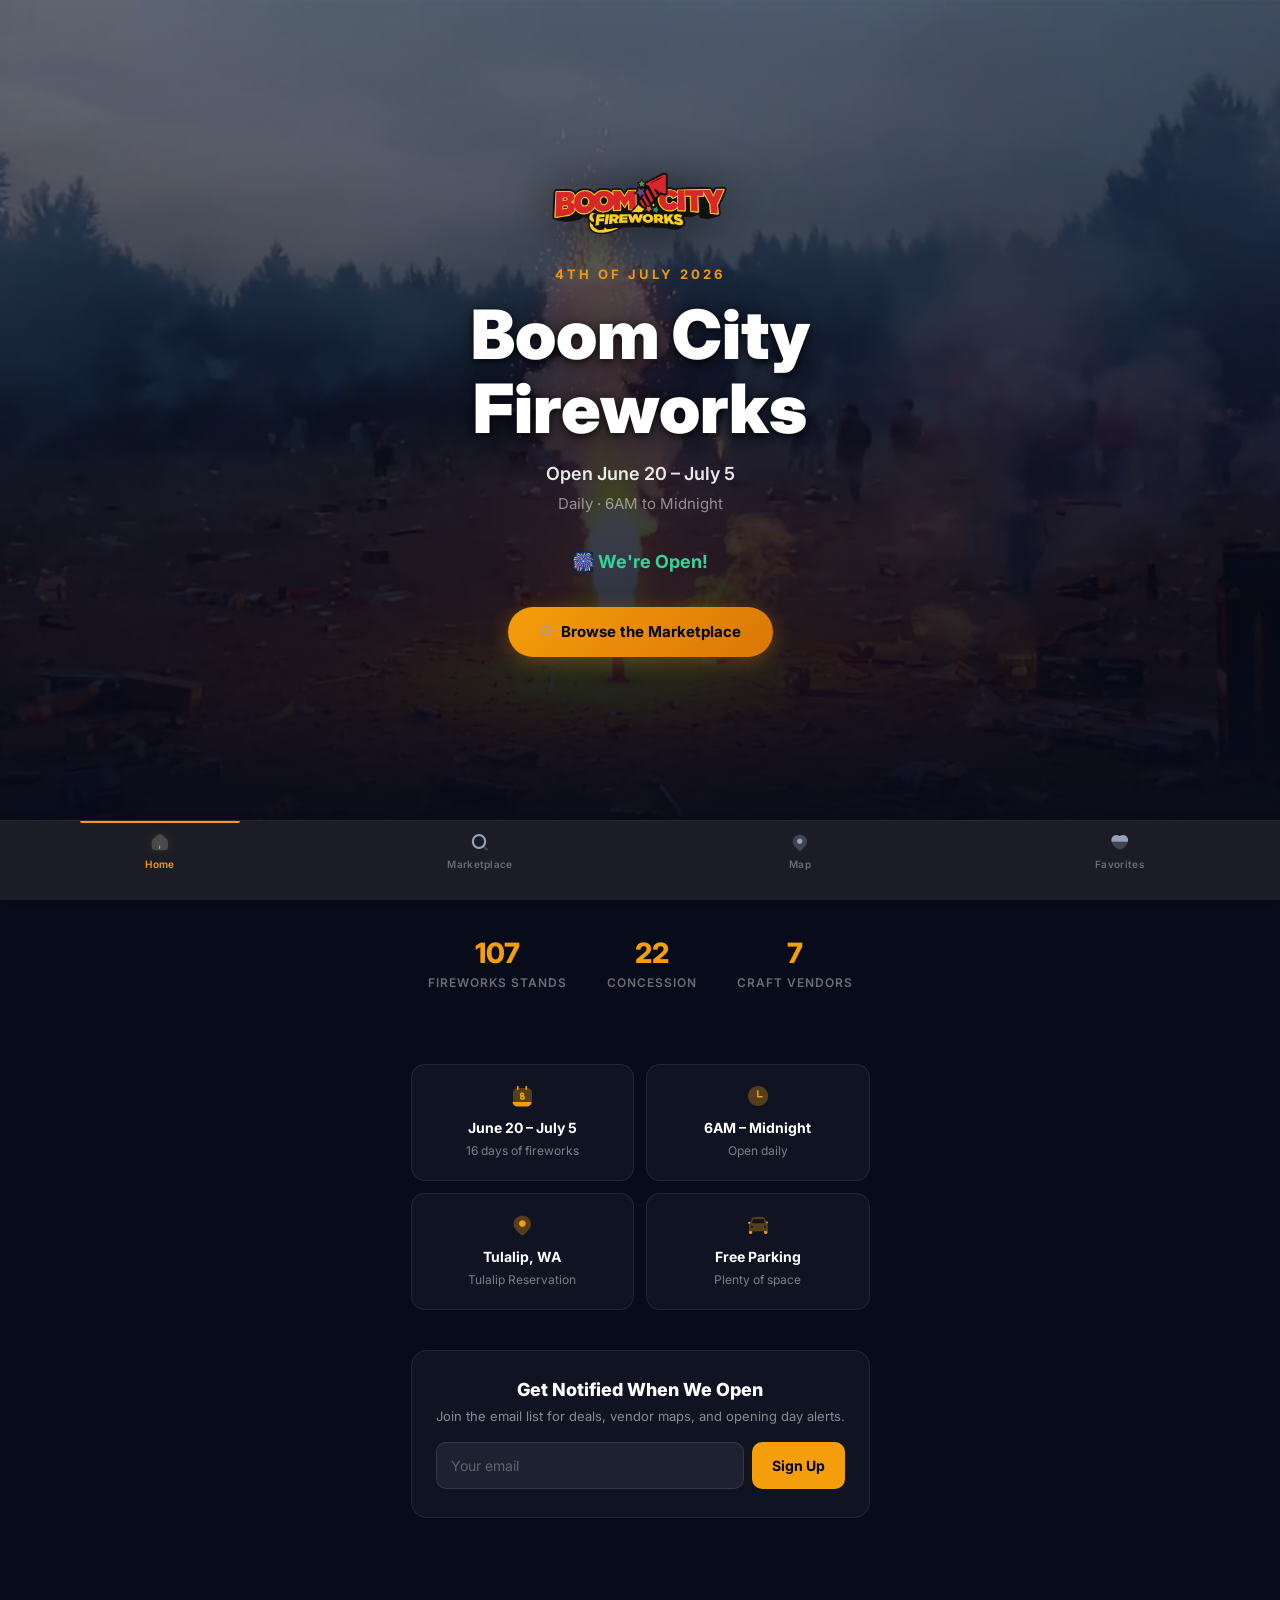
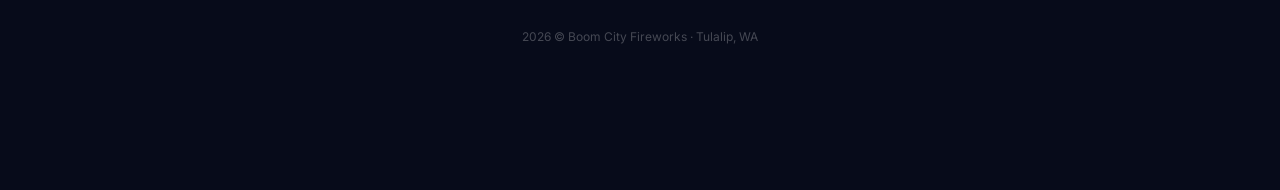
==== index.html @ 5ace1e13 "fix: stabilize bottom nav in iOS standalone mode" ====
<!DOCTYPE html>
<html lang="en">
<head>
	<meta charset="utf-8" />
	<title>Boom City Fireworks — Tulalip, WA</title>
	<meta name="viewport" content="width=device-width, initial-scale=1, viewport-fit=cover" />
	<meta name="mobile-web-app-capable" content="yes" />
	<meta name="apple-mobile-web-app-capable" content="yes" />
	<meta name="apple-mobile-web-app-status-bar-style" content="black-translucent" />
	<meta name="apple-mobile-web-app-title" content="Boom City" />
	<meta name="description" content="Boom City Fireworks in Tulalip, WA. Open June 20 through July 5, 2026. Over 100 fireworks stands, concessions, and craft vendors." />
	<meta property="og:title" content="Boom City Fireworks — Tulalip, WA" />
	<meta property="og:description" content="Open June 20 – July 5, 2026. 6AM to Midnight daily. 100+ fireworks stands at the Tulalip Reservation." />
	<meta property="og:image" content="https://anthonyrlane.github.io/boom-city-marketplace/assets/media/boom-city/boom-city-logo.png" />
	<meta property="og:url" content="https://anthonyrlane.github.io/boom-city-marketplace/" />
	<meta property="og:type" content="website" />
	<meta property="og:site_name" content="Boom City Fireworks" />
	<meta name="twitter:card" content="summary_large_image" />
	<link rel="stylesheet" href="https://fonts.googleapis.com/css?family=Inter:300,400,500,600,700,800,900" />
	<link href="assets/plugins/global/plugins.bundle.css" rel="stylesheet" type="text/css" />
	<link href="assets/css/style.bundle.css" rel="stylesheet" type="text/css" />
	<style>
		:root {
			--bc-nav-safe-area: max(env(safe-area-inset-bottom, 0px), 16px);
			--bc-nav-clearance: calc(104px + var(--bc-nav-safe-area));
			--bc-content-clearance: calc(128px + var(--bc-nav-safe-area));
		}
		* { box-sizing: border-box; }
		/* Override Metronic dark heading color for dark theme */
		h1, h2, h3, h4, h5, h6, .h1, .h2, .h3, .h4, .h5, .h6 { color: #fff !important; }
		body {
			margin: 0;
			padding: 0 0 var(--bc-nav-clearance);
			font-family: 'Inter', sans-serif;
			background: #070B1A !important; color: #fff;
			-webkit-font-smoothing: antialiased;
		}
		/* Kill any Metronic backgrounds */
		.page, .wrapper, .content, #kt_body, [data-kt-app-page-loading] {
			background: none !important;
		}

		/* Hero */
		.bc-hero {
			position: relative;
			min-height: 100vh;
			display: flex;
			flex-direction: column;
			align-items: center;
			justify-content: center;
			text-align: center;
			overflow: hidden;
			padding: 40px 20px 120px;
		}
		.bc-hero-bg {
			position: absolute; inset: 0;
			background: url('assets/media/boom-city/hero/wide1.jpg') center/cover no-repeat;
			animation: heroFade 8s ease-in-out infinite alternate;
		}
		@keyframes heroFade {
			0%, 40% { background-image: url('assets/media/boom-city/hero/wide1.jpg'); }
			60%, 100% { background-image: url('assets/media/boom-city/hero/wide2.jpg'); }
		}
		.bc-hero-overlay {
			position: absolute; inset: 0;
			background: linear-gradient(180deg, rgba(7,11,26,0.55) 0%, rgba(7,11,26,0.8) 60%, #070B1A 100%);
		}
		.bc-hero-content { position: relative; z-index: 2; max-width: 680px; }
		.bc-hero-logo {
			width: 180px; margin-bottom: 20px;
			filter: drop-shadow(0 4px 24px rgba(0,0,0,0.6));
		}
		@media (min-width: 768px) { .bc-hero-logo { width: 220px; } }
		.bc-hero-subtitle {
			font-size: 13px; font-weight: 700; text-transform: uppercase; letter-spacing: 3px;
			color: #F59E0B; margin-bottom: 12px;
		}
		.bc-hero-title {
			font-size: 44px; font-weight: 900; line-height: 1.1; margin: 0 0 14px;
			color: #fff;
			text-shadow: 0 2px 8px rgba(0,0,0,0.8), 0 4px 40px rgba(0,0,0,0.5);
			-webkit-text-stroke: 0.5px rgba(255,255,255,0.15);
		}
		@media (min-width: 768px) { .bc-hero-title { font-size: 68px; } }
		.bc-hero-dates {
			font-size: 18px; font-weight: 600; color: rgba(255,255,255,0.9); margin-bottom: 6px;
		}
		.bc-hero-hours {
			font-size: 15px; color: rgba(255,255,255,0.5); margin-bottom: 32px;
		}
		.bc-hero-cta {
			display: inline-flex; align-items: center; gap: 8px;
			background: linear-gradient(135deg, #F59E0B 0%, #D97706 100%);
			color: #000; font-size: 15px; font-weight: 700;
			padding: 14px 32px; border-radius: 50px;
			text-decoration: none; transition: transform 0.15s, box-shadow 0.15s;
			box-shadow: 0 4px 20px rgba(245,158,11,0.3);
		}
		.bc-hero-cta:hover { transform: translateY(-2px); box-shadow: 0 8px 30px rgba(245,158,11,0.4); color: #000; }
		.bc-hero-cta:active { transform: scale(0.97); }

		/* Countdown */
		.bc-countdown {
			display: flex; justify-content: center; gap: 16px;
			margin: 32px 0;
		}
		.bc-count-item { text-align: center; }
		.bc-count-num {
			font-size: 36px; font-weight: 800; color: #fff;
			background: rgba(255,255,255,0.08);
			border: 1px solid rgba(255,255,255,0.1);
			border-radius: 12px;
			width: 72px; height: 72px;
			display: flex; align-items: center; justify-content: center;
			margin-bottom: 4px;
		}
		@media (max-width: 480px) {
			.bc-count-num { width: 60px; height: 60px; font-size: 28px; }
			.bc-countdown { gap: 10px; }
		}
		.bc-count-label {
			font-size: 11px; font-weight: 600; text-transform: uppercase;
			letter-spacing: 1px; color: rgba(255,255,255,0.4);
		}

		/* Stats bar */
		.bc-stats {
			display: flex; justify-content: center; gap: 40px;
			padding: 32px 20px;
			position: relative; z-index: 2;
		}
		.bc-stat { text-align: center; }
		.bc-stat-num { font-size: 28px; font-weight: 800; color: #F59E0B; }
		.bc-stat-label { font-size: 12px; font-weight: 600; color: rgba(255,255,255,0.4); text-transform: uppercase; letter-spacing: 1px; }

		/* Content sections */
		.bc-section {
			max-width: 680px; margin: 0 auto;
			padding: 40px 20px;
		}

		/* Quick info cards */
		.bc-info-cards {
			display: grid;
			grid-template-columns: 1fr 1fr;
			gap: 12px;
			margin-bottom: 40px;
		}
		.bc-info-card {
			background: rgba(255,255,255,0.04);
			border: 1px solid rgba(255,255,255,0.08);
			border-radius: 14px;
			padding: 20px 16px;
			text-align: center;
		}
		.bc-info-card i {
			font-size: 24px; color: #F59E0B; margin-bottom: 8px;
		}
		.bc-info-card i span { color: inherit; }
		.bc-info-card-title { font-size: 14px; font-weight: 700; margin-bottom: 4px; }
		.bc-info-card-sub { font-size: 12px; color: rgba(255,255,255,0.45); }

		/* Email signup */
		.bc-signup {
			background: rgba(255,255,255,0.04);
			border: 1px solid rgba(255,255,255,0.08);
			border-radius: 16px;
			padding: 28px 24px;
			text-align: center;
			margin-bottom: 40px;
		}
		.bc-signup h3 { font-size: 18px; font-weight: 800; margin: 0 0 6px; }
		.bc-signup p { font-size: 13px; color: rgba(255,255,255,0.5); margin: 0 0 16px; }
		.bc-signup-form { display: flex; gap: 8px; }
		.bc-signup-input {
			flex: 1;
			background: rgba(255,255,255,0.06);
			border: 1px solid rgba(255,255,255,0.1);
			border-radius: 10px;
			padding: 12px 14px;
			color: #fff; font-size: 14px; outline: none;
		}
		.bc-signup-input:focus { border-color: rgba(255,255,255,0.3); }
		.bc-signup-input::placeholder { color: rgba(255,255,255,0.3); }
		.bc-signup-btn {
			background: #F59E0B; color: #000;
			border: none; border-radius: 10px;
			padding: 12px 20px; font-weight: 700; font-size: 14px;
			cursor: pointer; white-space: nowrap;
		}
		.bc-signup-btn:hover { background: #D97706; }

		/* Footer */
		.bc-footer {
			text-align: center;
			padding: 30px 20px var(--bc-content-clearance);
			font-size: 12px;
			color: rgba(255,255,255,0.25);
		}
		.bc-footer a { color: rgba(255,255,255,0.35); text-decoration: none; }
		.bc-footer a:hover { color: rgba(255,255,255,0.6); }

		/* Bottom nav — matches stand pages exactly */
		.stand-nav {
			position: fixed;
			bottom: 0; left: 0; right: 0;
			z-index: 1050;
			display: flex;
			align-items: stretch;
			justify-content: space-around;
			min-height: calc(64px + var(--bc-nav-safe-area));
			padding-bottom: var(--bc-nav-safe-area);
			background: rgba(30, 31, 38, 0.92);
			-webkit-backdrop-filter: saturate(180%) blur(20px);
			backdrop-filter: saturate(180%) blur(20px);
			border-top: 1px solid rgba(255, 255, 255, 0.06);
			box-shadow: 0 -1px 12px rgba(0, 0, 0, 0.04);
		}
		.stand-nav-item {
			flex: 1;
			display: flex;
			flex-direction: column;
			align-items: center;
			justify-content: center;
			gap: 3px;
			padding: 6px 0;
			cursor: pointer;
			-webkit-tap-highlight-color: transparent;
			transition: color 0.2s ease, transform 0.15s ease;
			color: rgba(255,255,255,0.35);
			text-decoration: none !important;
			position: relative;
		}
		.stand-nav-item:active {
			transform: scale(0.92);
		}
		.stand-nav-item.active {
			color: #F59E0B;
		}
		.stand-nav-item.active::before {
			content: '';
			position: absolute;
			top: 0; left: 25%; right: 25%;
			height: 2px;
			background: #F59E0B;
			border-radius: 0 0 2px 2px;
		}
		.stand-nav-item.active .stand-nav-icon {
			filter: drop-shadow(0 0 6px rgba(245,158,11,0.4));
		}
		.stand-nav-icon {
			font-size: 20px;
			line-height: 1;
		}
		.stand-nav-label {
			font-size: 10px;
			font-weight: 600;
			letter-spacing: 0.3px;
		}
	</style>
</head>
<body>

	<!-- Hero Section -->
	<section class="bc-hero">
		<div class="bc-hero-bg"></div>
		<div class="bc-hero-overlay"></div>
		<div class="bc-hero-content">
			<img src="assets/media/boom-city/boom-city-logo.png" alt="Boom City Fireworks" class="bc-hero-logo" />
			<div class="bc-hero-subtitle">4th of July 2026</div>
			<h1 class="bc-hero-title">Boom City<br>Fireworks</h1>
			<div class="bc-hero-dates">Open June 20 – July 5</div>
			<div class="bc-hero-hours">Daily · 6AM to Midnight</div>
			<!-- Countdown -->
			<div class="bc-countdown" id="countdown">
				<div class="bc-count-item">
					<div class="bc-count-num" id="cd-days">--</div>
					<div class="bc-count-label">Days</div>
				</div>
				<div class="bc-count-item">
					<div class="bc-count-num" id="cd-hours">--</div>
					<div class="bc-count-label">Hours</div>
				</div>
				<div class="bc-count-item">
					<div class="bc-count-num" id="cd-mins">--</div>
					<div class="bc-count-label">Min</div>
				</div>
				<div class="bc-count-item">
					<div class="bc-count-num" id="cd-secs">--</div>
					<div class="bc-count-label">Sec</div>
				</div>
			</div>
			<a href="marketplace.html" class="bc-hero-cta">
				<i class="ki-duotone ki-magnifier"><span class="path1"></span><span class="path2"></span></i>
				Browse the Marketplace
			</a>
		</div>
	</section>

	<!-- Stats -->
	<div class="bc-stats">
		<div class="bc-stat">
			<div class="bc-stat-num">107</div>
			<div class="bc-stat-label">Fireworks Stands</div>
		</div>
		<div class="bc-stat">
			<div class="bc-stat-num">22</div>
			<div class="bc-stat-label">Concession</div>
		</div>
		<div class="bc-stat">
			<div class="bc-stat-num">7</div>
			<div class="bc-stat-label">Craft Vendors</div>
		</div>
	</div>

	<!-- Quick Info -->
	<div class="bc-section">
		<div class="bc-info-cards">
			<div class="bc-info-card">
				<i class="ki-duotone ki-calendar-8"><span class="path1"></span><span class="path2"></span><span class="path3"></span><span class="path4"></span><span class="path5"></span><span class="path6"></span></i>
				<div class="bc-info-card-title">June 20 – July 5</div>
				<div class="bc-info-card-sub">16 days of fireworks</div>
			</div>
			<div class="bc-info-card">
				<i class="ki-duotone ki-time"><span class="path1"></span><span class="path2"></span></i>
				<div class="bc-info-card-title">6AM – Midnight</div>
				<div class="bc-info-card-sub">Open daily</div>
			</div>
			<div class="bc-info-card">
				<i class="ki-duotone ki-geolocation"><span class="path1"></span><span class="path2"></span></i>
				<div class="bc-info-card-title">Tulalip, WA</div>
				<div class="bc-info-card-sub">Tulalip Reservation</div>
			</div>
			<div class="bc-info-card">
				<i class="ki-duotone ki-car-2"><span class="path1"></span><span class="path2"></span><span class="path3"></span><span class="path4"></span><span class="path5"></span></i>
				<div class="bc-info-card-title">Free Parking</div>
				<div class="bc-info-card-sub">Plenty of space</div>
			</div>
		</div>

		<!-- Email Signup -->
		<div class="bc-signup">
			<h3>Get Notified When We Open</h3>
			<p>Join the email list for deals, vendor maps, and opening day alerts.</p>
			<form class="bc-signup-form" onsubmit="return false;">
				<input class="bc-signup-input" type="email" placeholder="Your email" />
				<button class="bc-signup-btn" type="submit">Sign Up</button>
			</form>
		</div>
	</div>

	<!-- Footer -->
	<footer class="bc-footer">
		<div>2026 © Boom City Fireworks · Tulalip, WA</div>
	</footer>

	<!-- Bottom Nav (same classes as stand pages) -->
	<nav class="stand-nav" role="navigation" aria-label="Marketplace navigation">
		<a class="stand-nav-item active" href="index.html" aria-label="Home">
			<span class="stand-nav-icon"><i class="ki-duotone ki-home-2 fs-2">
				<span class="path1"></span><span class="path2"></span>
			</i></span>
			<span class="stand-nav-label">Home</span>
		</a>
		<a class="stand-nav-item" href="marketplace.html" aria-label="Marketplace">
			<span class="stand-nav-icon"><i class="ki-duotone ki-magnifier fs-2">
				<span class="path1"></span><span class="path2"></span>
			</i></span>
			<span class="stand-nav-label">Marketplace</span>
		</a>
		<a class="stand-nav-item" href="map.html" aria-label="Map">
			<span class="stand-nav-icon"><i class="ki-duotone ki-geolocation fs-2">
				<span class="path1"></span><span class="path2"></span>
			</i></span>
			<span class="stand-nav-label">Map</span>
		</a>
		<a class="stand-nav-item" href="favorites.html" aria-label="Favorites">
			<span class="stand-nav-icon"><i class="ki-duotone ki-heart fs-2">
				<span class="path1"></span><span class="path2"></span>
			</i></span>
			<span class="stand-nav-label">Favorites</span>
		</a>
	</nav>

	<script src="assets/plugins/global/plugins.bundle.js"></script>
	<script src="assets/js/scripts.bundle.js"></script>
	<script>
	// Countdown to June 20, 2026
	(function() {
		var target = new Date('2026-06-20T06:00:00-07:00').getTime();
		function update() {
			var now = Date.now();
			var diff = target - now;
			if (diff <= 0) {
				document.getElementById('countdown').innerHTML = '<div style="font-size:18px;font-weight:700;color:#34D399;">🎆 We\'re Open!</div>';
				return;
			}
			var d = Math.floor(diff / 86400000);
			var h = Math.floor((diff % 86400000) / 3600000);
			var m = Math.floor((diff % 3600000) / 60000);
			var s = Math.floor((diff % 60000) / 1000);
			document.getElementById('cd-days').textContent = d;
			document.getElementById('cd-hours').textContent = h;
			document.getElementById('cd-mins').textContent = m;
			document.getElementById('cd-secs').textContent = s;
		}
		update();
		setInterval(update, 1000);
	})();
	</script>
</body>
</html>
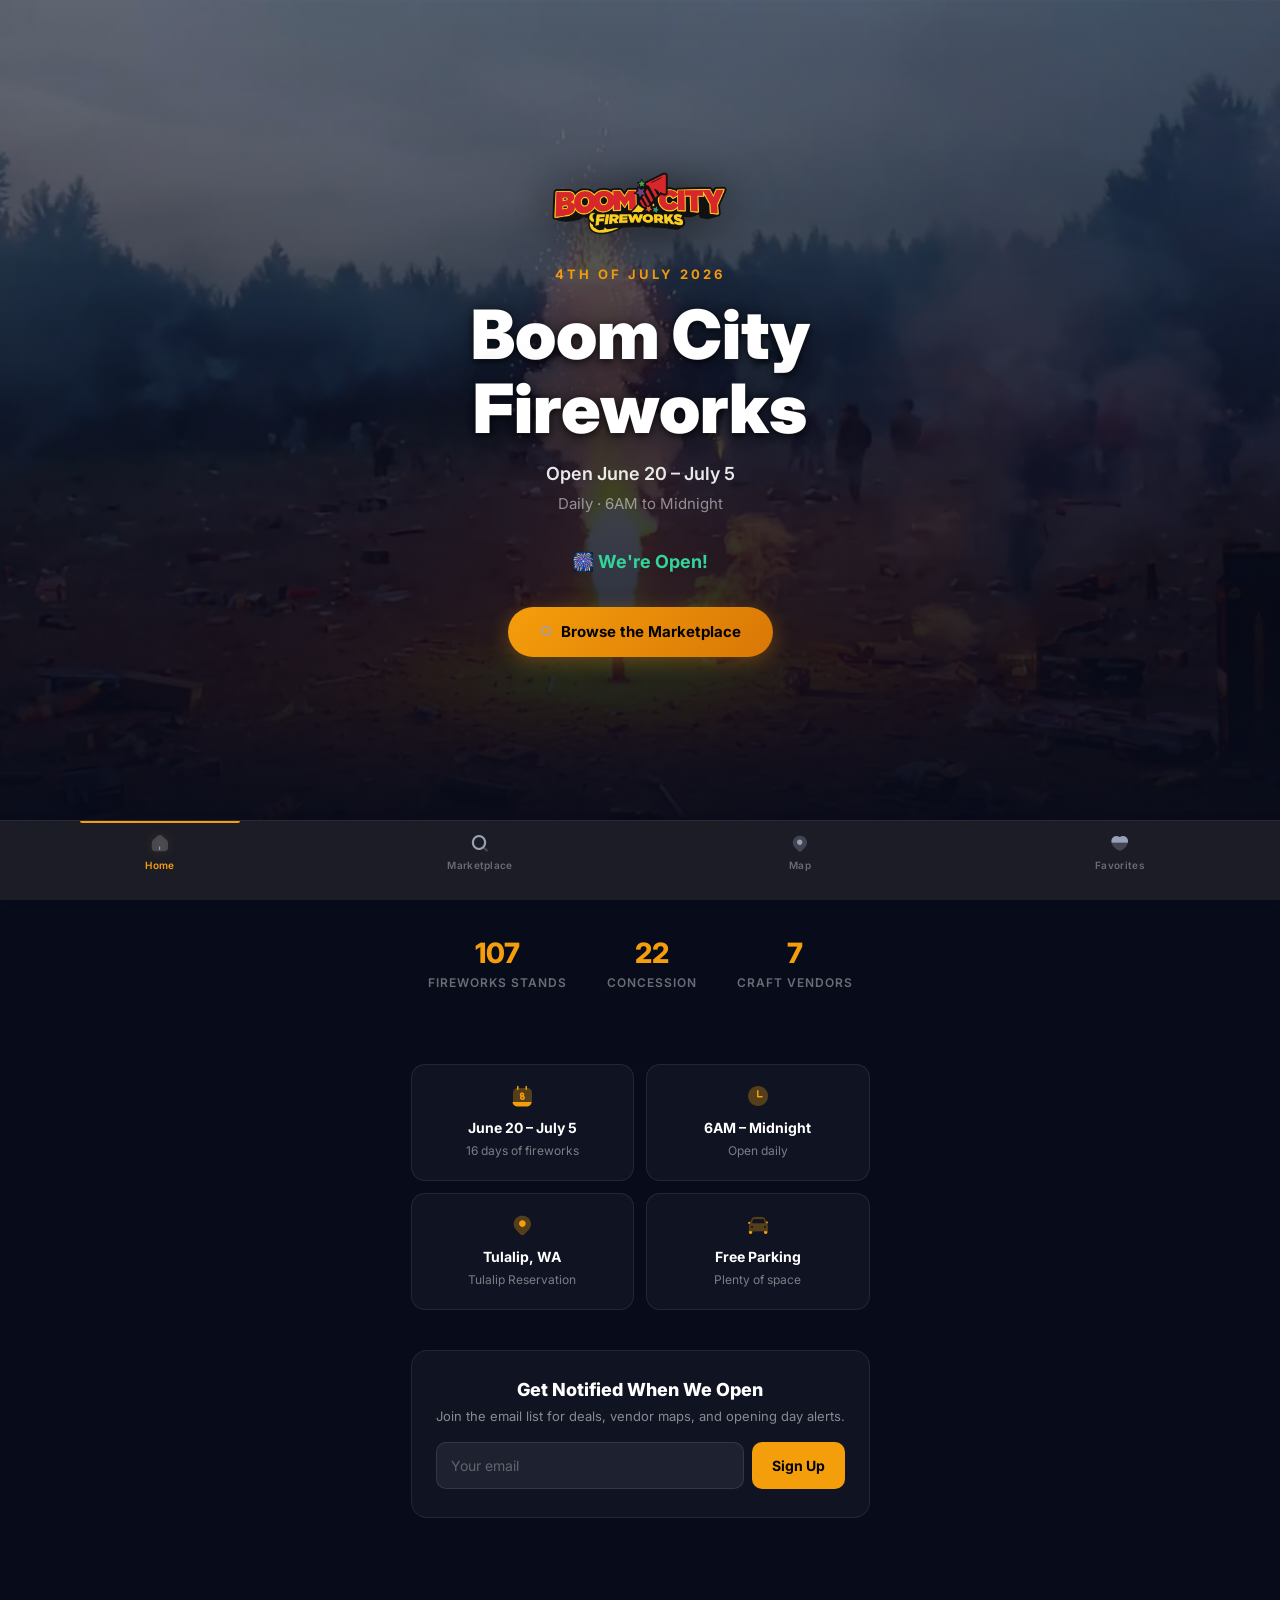
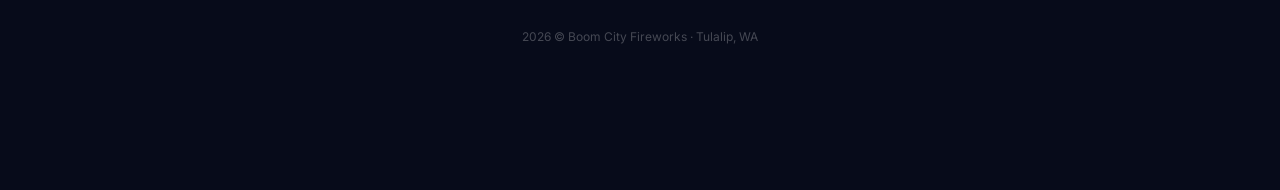
==== commit 2d248cf1: "fix: make bottom nav row independent of safe-area padding" ====
--- a/index.html
+++ b/index.html
@@ -21,9 +21,13 @@
 	<link href="assets/css/style.bundle.css" rel="stylesheet" type="text/css" />
 	<style>
 		:root {
-			--bc-nav-safe-area: max(env(safe-area-inset-bottom, 0px), 16px);
+			--bc-nav-row-height: 64px;
+			--bc-nav-safe-area: 16px;
 			--bc-nav-clearance: calc(104px + var(--bc-nav-safe-area));
 			--bc-content-clearance: calc(128px + var(--bc-nav-safe-area));
+		}
+		@supports (-webkit-touch-callout: none) {
+			:root { --bc-nav-safe-area: 34px; }
 		}
 		* { box-sizing: border-box; }
 		/* Override Metronic dark heading color for dark theme */
@@ -206,10 +210,12 @@
 			bottom: 0; left: 0; right: 0;
 			z-index: 1050;
 			display: flex;
-			align-items: stretch;
+			align-items: flex-start;
 			justify-content: space-around;
-			min-height: calc(64px + var(--bc-nav-safe-area));
-			padding-bottom: var(--bc-nav-safe-area);
+			height: calc(var(--bc-nav-row-height) + var(--bc-nav-safe-area));
+			min-height: calc(var(--bc-nav-row-height) + var(--bc-nav-safe-area));
+			padding: 0 0 var(--bc-nav-safe-area);
+			overflow: visible;
 			background: rgba(30, 31, 38, 0.92);
 			-webkit-backdrop-filter: saturate(180%) blur(20px);
 			backdrop-filter: saturate(180%) blur(20px);
@@ -217,7 +223,9 @@
 			box-shadow: 0 -1px 12px rgba(0, 0, 0, 0.04);
 		}
 		.stand-nav-item {
-			flex: 1;
+			flex: 1 0 0;
+			height: var(--bc-nav-row-height);
+			min-height: var(--bc-nav-row-height);
 			display: flex;
 			flex-direction: column;
 			align-items: center;
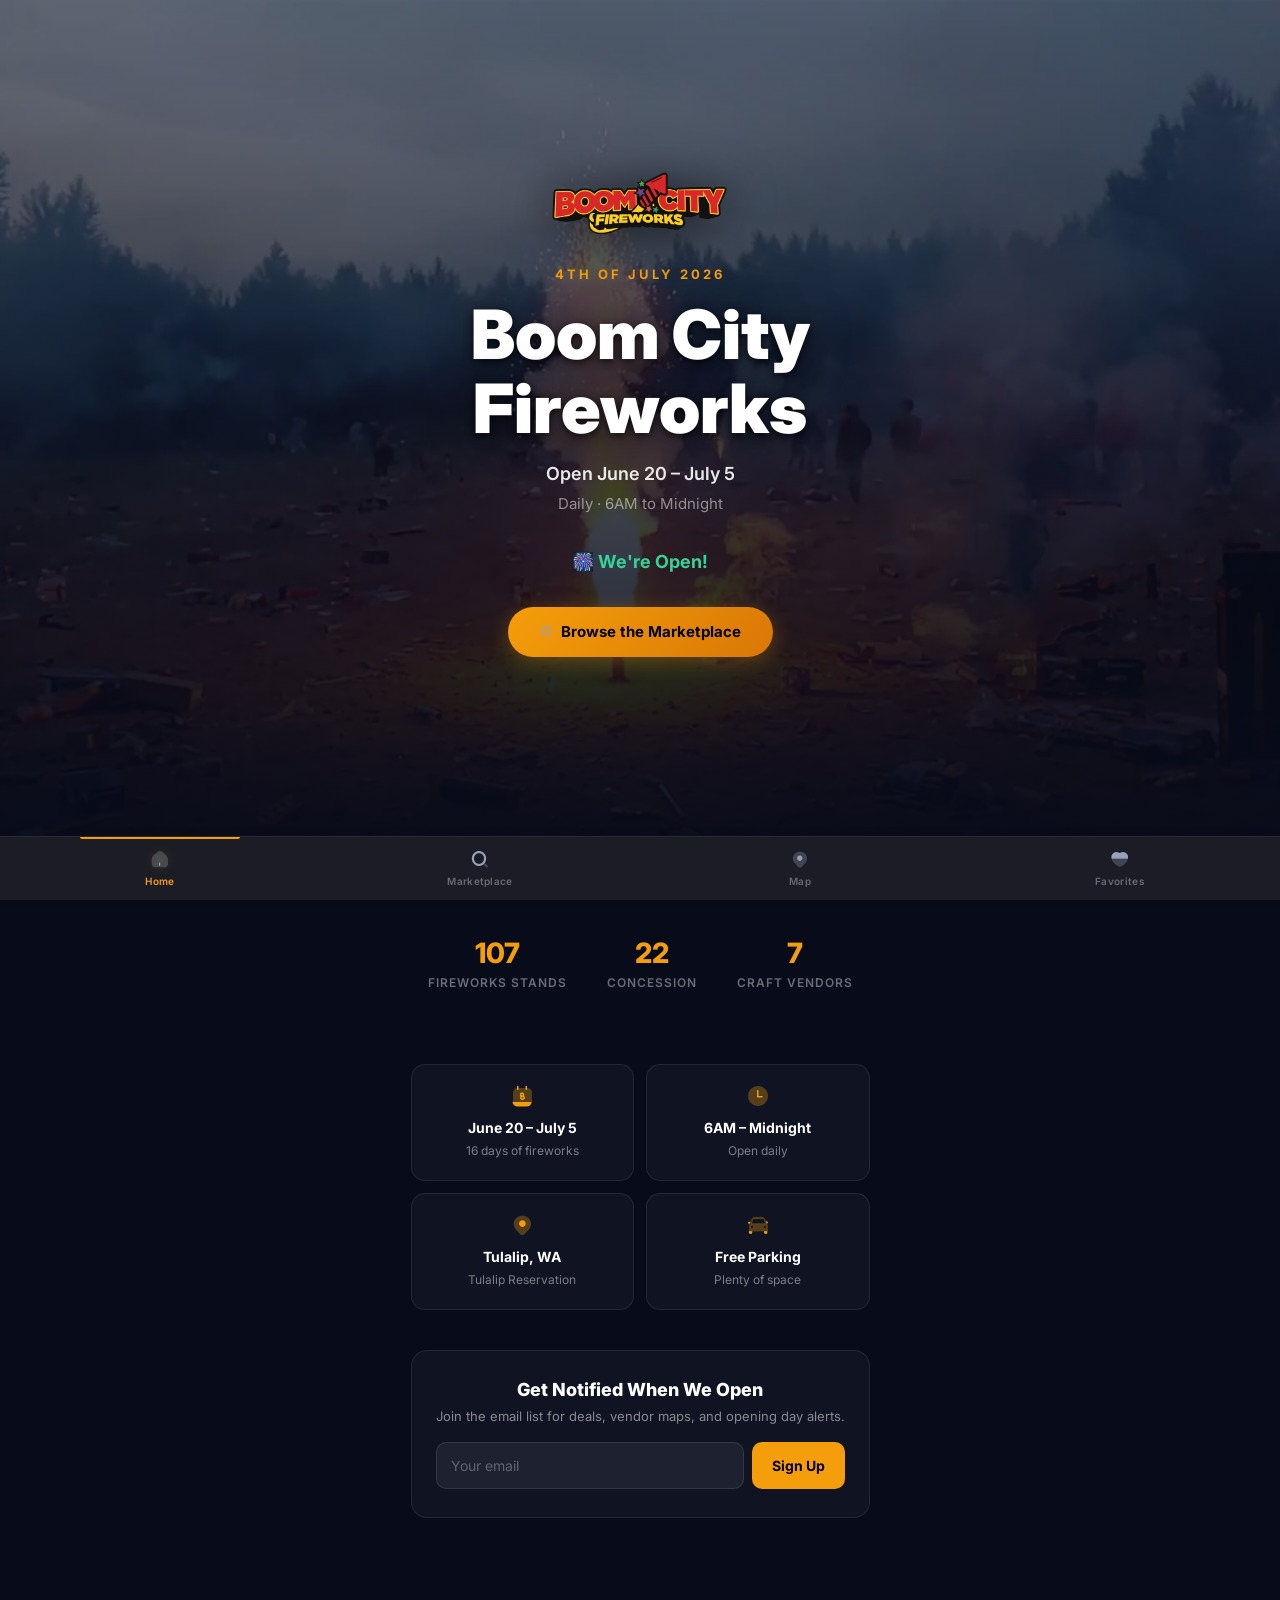
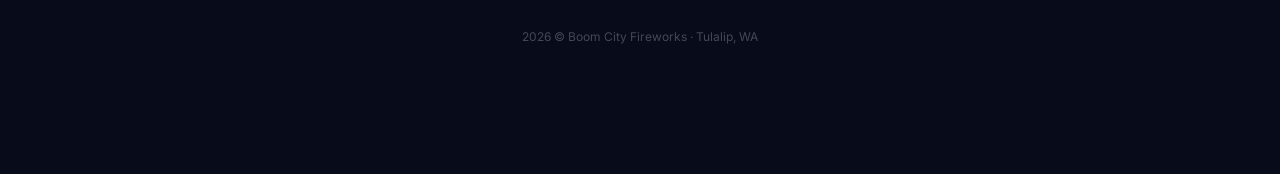
==== commit a16fe63d: "fix: limit standalone nav spacing to app mode" ====
--- a/index.html
+++ b/index.html
@@ -8,6 +8,11 @@
 	<meta name="apple-mobile-web-app-capable" content="yes" />
 	<meta name="apple-mobile-web-app-status-bar-style" content="black-translucent" />
 	<meta name="apple-mobile-web-app-title" content="Boom City" />
+	<script>
+		if (window.navigator.standalone === true) {
+			document.documentElement.classList.add('ios-standalone');
+		}
+	</script>
 	<meta name="description" content="Boom City Fireworks in Tulalip, WA. Open June 20 through July 5, 2026. Over 100 fireworks stands, concessions, and craft vendors." />
 	<meta property="og:title" content="Boom City Fireworks — Tulalip, WA" />
 	<meta property="og:description" content="Open June 20 – July 5, 2026. 6AM to Midnight daily. 100+ fireworks stands at the Tulalip Reservation." />
@@ -22,12 +27,15 @@
 	<style>
 		:root {
 			--bc-nav-row-height: 64px;
-			--bc-nav-safe-area: 16px;
+			--bc-nav-safe-area: env(safe-area-inset-bottom, 0px);
 			--bc-nav-clearance: calc(104px + var(--bc-nav-safe-area));
 			--bc-content-clearance: calc(128px + var(--bc-nav-safe-area));
 		}
-		@supports (-webkit-touch-callout: none) {
-			:root { --bc-nav-safe-area: 34px; }
+		@media (display-mode: standalone), (display-mode: fullscreen) {
+			:root { --bc-nav-safe-area: max(env(safe-area-inset-bottom, 0px), 34px); }
+		}
+		html.ios-standalone {
+			--bc-nav-safe-area: max(env(safe-area-inset-bottom, 0px), 34px);
 		}
 		* { box-sizing: border-box; }
 		/* Override Metronic dark heading color for dark theme */
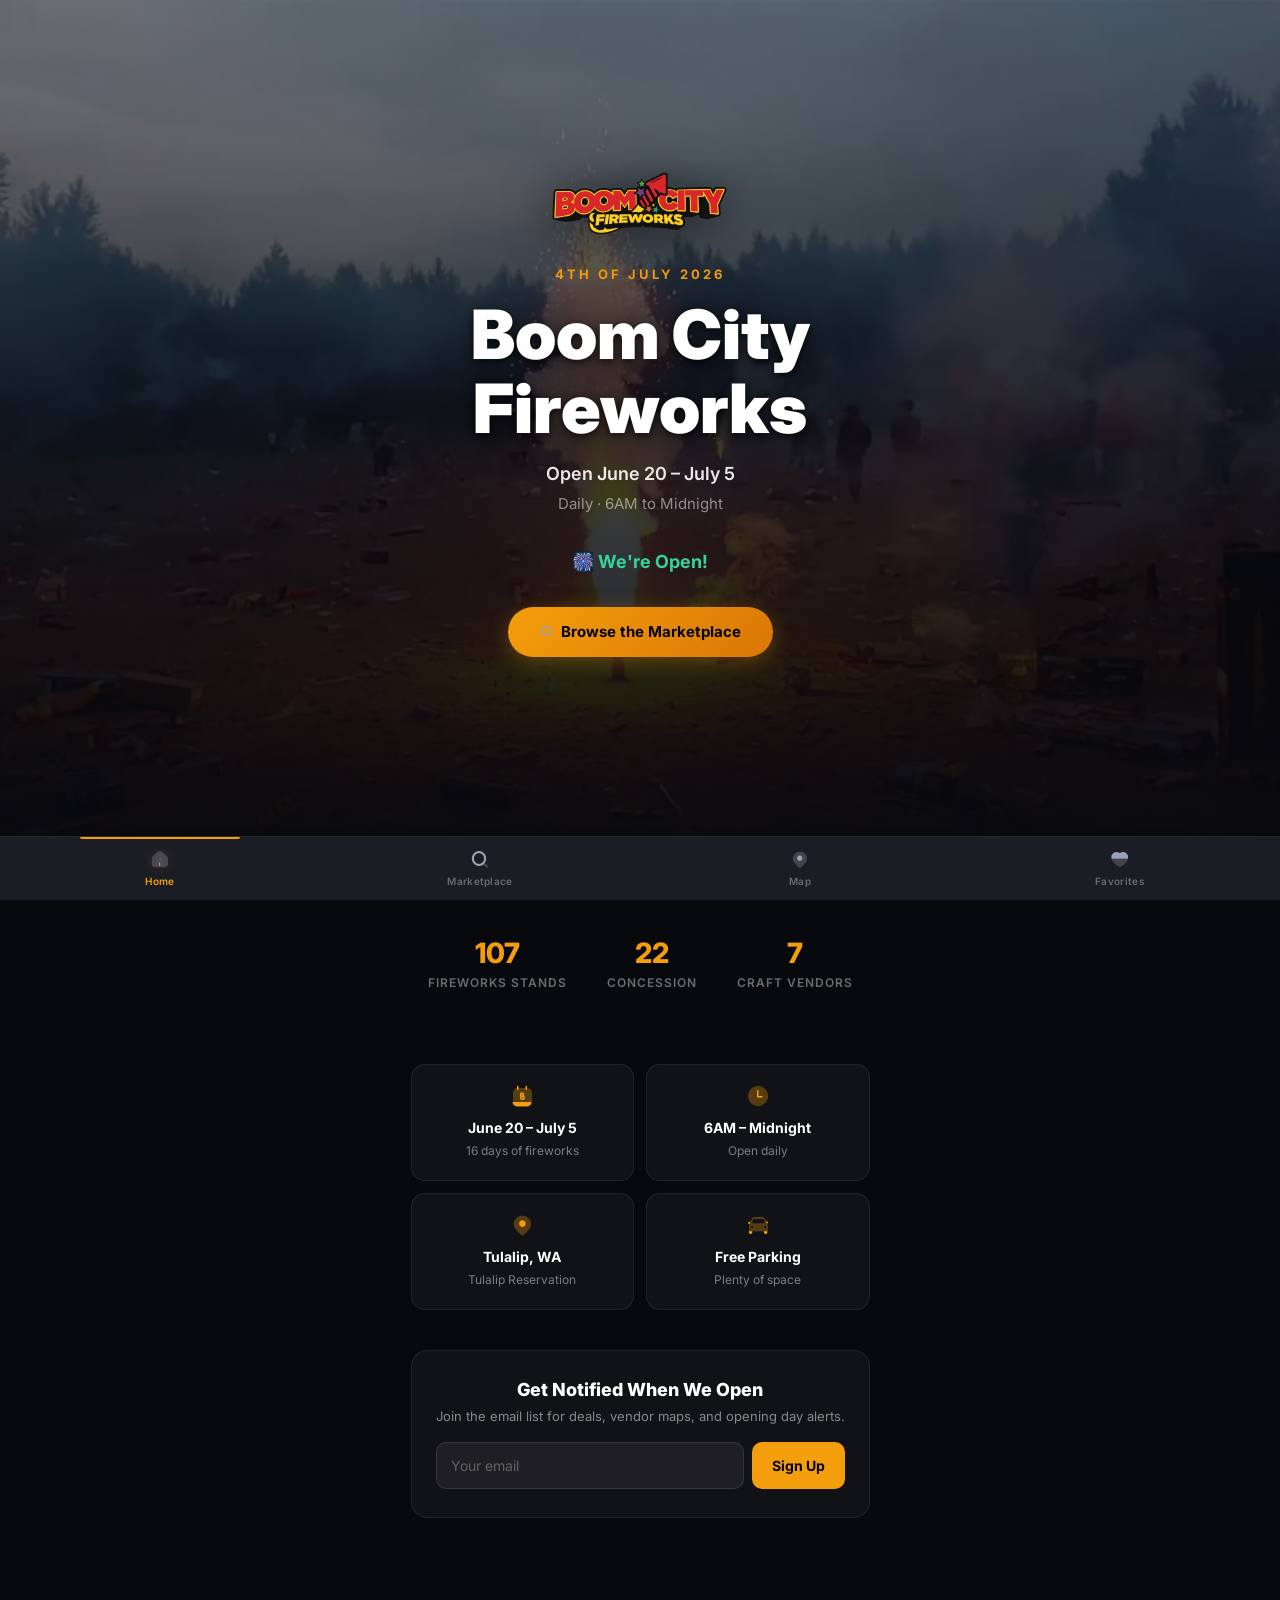
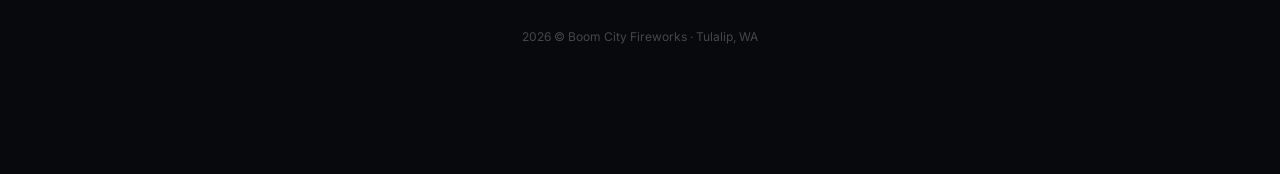
==== commit a9cd5e63: "feat: add smoky marketplace category backgrounds" ====
--- a/index.html
+++ b/index.html
@@ -44,7 +44,7 @@
 			margin: 0;
 			padding: 0 0 var(--bc-nav-clearance);
 			font-family: 'Inter', sans-serif;
-			background: #070B1A !important; color: #fff;
+			background: #08090D !important; color: #fff;
 			-webkit-font-smoothing: antialiased;
 		}
 		/* Kill any Metronic backgrounds */
@@ -75,7 +75,7 @@
 		}
 		.bc-hero-overlay {
 			position: absolute; inset: 0;
-			background: linear-gradient(180deg, rgba(7,11,26,0.55) 0%, rgba(7,11,26,0.8) 60%, #070B1A 100%);
+			background: linear-gradient(180deg, rgba(8,9,13,0.5) 0%, rgba(8,9,13,0.82) 60%, #08090D 100%);
 		}
 		.bc-hero-content { position: relative; z-index: 2; max-width: 680px; }
 		.bc-hero-logo {
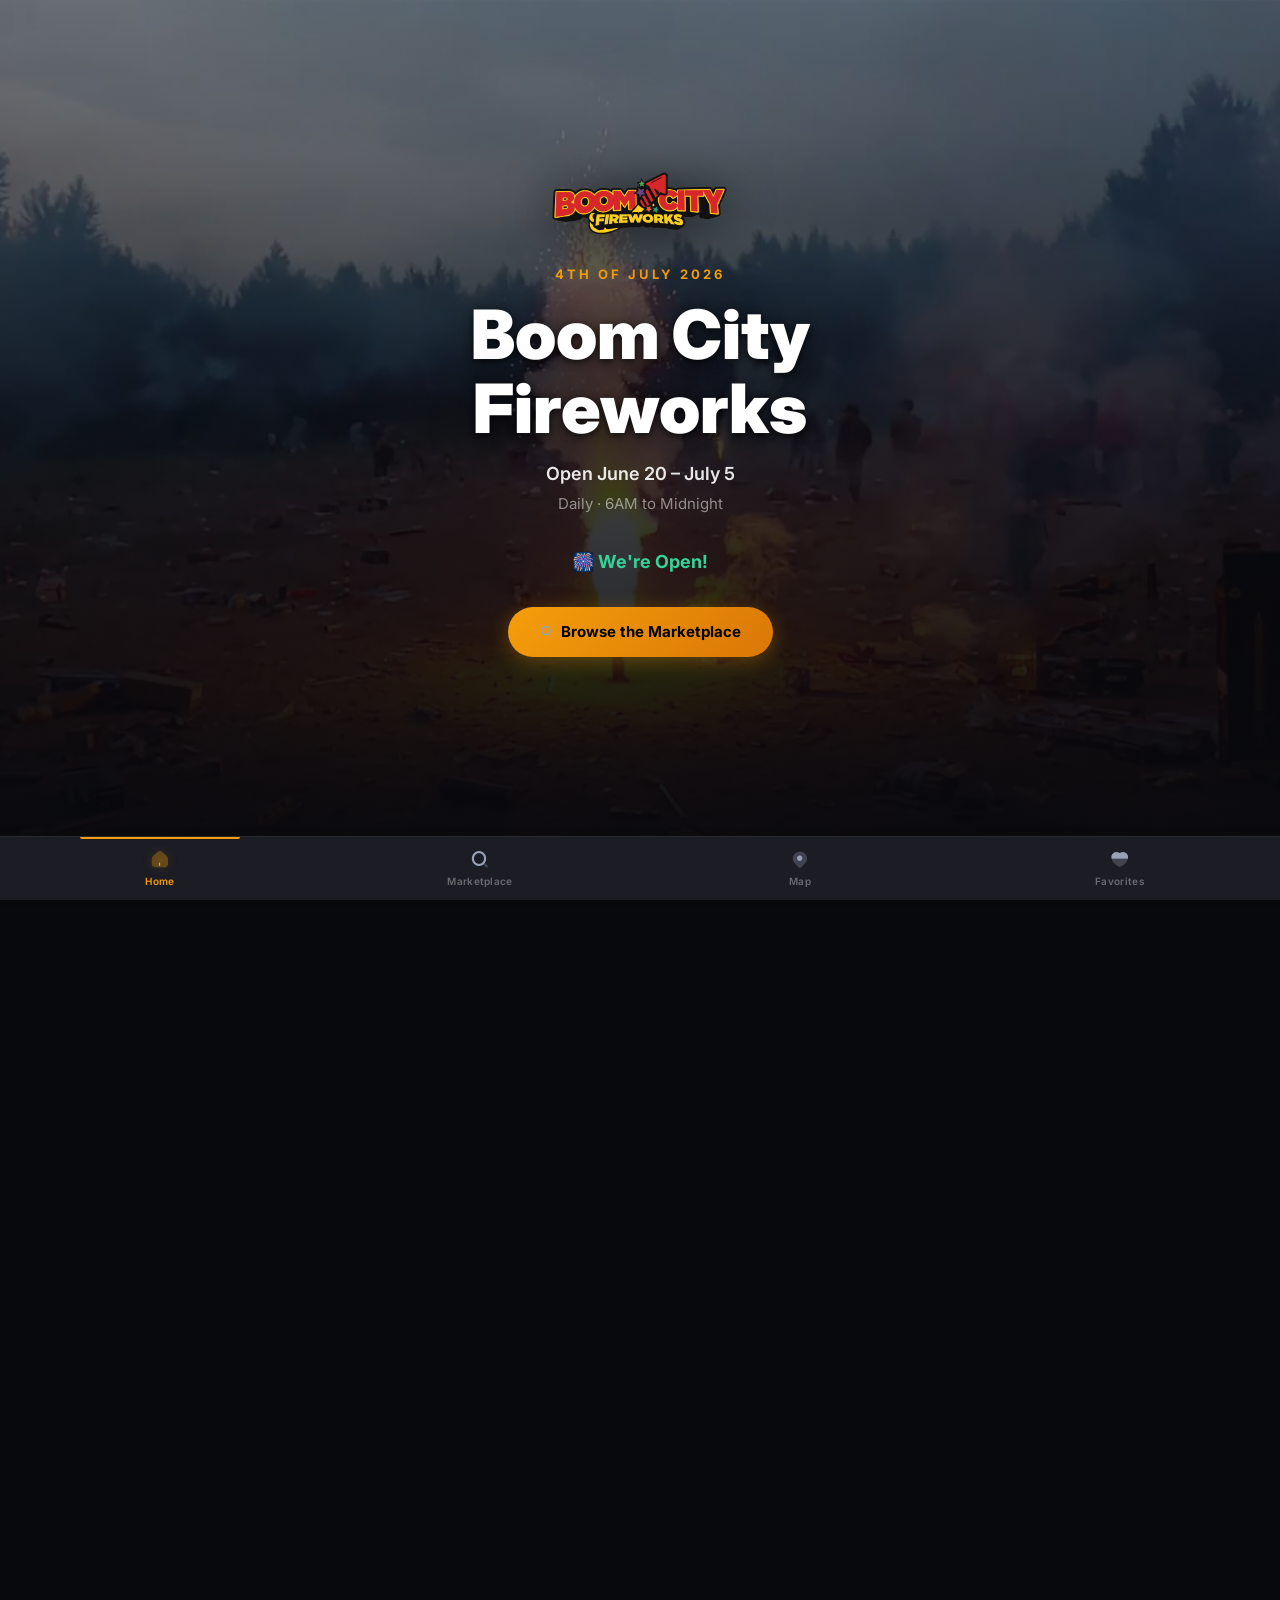
==== commit 31530c1e: "fix: normalize visitor bottom navigation" ====
--- a/index.html
+++ b/index.html
@@ -22,6 +22,7 @@
 	<meta property="og:site_name" content="Boom City Fireworks" />
 	<meta name="twitter:card" content="summary_large_image" />
 	<link rel="stylesheet" href="https://fonts.googleapis.com/css?family=Inter:300,400,500,600,700,800,900" />
+	<link rel="preload" as="image" href="assets/media/boom-city/hero/wide1.jpg" />
 	<link href="assets/plugins/global/plugins.bundle.css" rel="stylesheet" type="text/css" />
 	<link href="assets/css/style.bundle.css" rel="stylesheet" type="text/css" />
 	<style>
@@ -38,6 +39,7 @@
 			--bc-nav-safe-area: max(env(safe-area-inset-bottom, 0px), 34px);
 		}
 		* { box-sizing: border-box; }
+		html { overflow-x: hidden; }
 		/* Override Metronic dark heading color for dark theme */
 		h1, h2, h3, h4, h5, h6, .h1, .h2, .h3, .h4, .h5, .h6 { color: #fff !important; }
 		body {
@@ -45,6 +47,7 @@
 			padding: 0 0 var(--bc-nav-clearance);
 			font-family: 'Inter', sans-serif;
 			background: #08090D !important; color: #fff;
+			overflow-x: hidden;
 			-webkit-font-smoothing: antialiased;
 		}
 		/* Kill any Metronic backgrounds */
@@ -69,6 +72,14 @@
 			background: url('assets/media/boom-city/hero/wide1.jpg') center/cover no-repeat;
 			animation: heroFade 8s ease-in-out infinite alternate;
 		}
+		.bc-hero-bg-img {
+			position: absolute;
+			inset: 0;
+			width: 100%;
+			height: 100%;
+			object-fit: cover;
+			opacity: 1;
+		}
 		@keyframes heroFade {
 			0%, 40% { background-image: url('assets/media/boom-city/hero/wide1.jpg'); }
 			60%, 100% { background-image: url('assets/media/boom-city/hero/wide2.jpg'); }
@@ -215,7 +226,9 @@
 		/* Bottom nav — matches stand pages exactly */
 		.stand-nav {
 			position: fixed;
-			bottom: 0; left: 0; right: 0;
+			bottom: 0; left: 0; right: auto;
+			width: 100vw;
+			max-width: 100vw;
 			z-index: 1050;
 			display: flex;
 			align-items: flex-start;
@@ -231,7 +244,8 @@
 			box-shadow: 0 -1px 12px rgba(0, 0, 0, 0.04);
 		}
 		.stand-nav-item {
-			flex: 1 0 0;
+			flex: 1 1 0;
+			min-width: 0;
 			height: var(--bc-nav-row-height);
 			min-height: var(--bc-nav-row-height);
 			display: flex;
@@ -264,11 +278,21 @@
 		.stand-nav-item.active .stand-nav-icon {
 			filter: drop-shadow(0 0 6px rgba(245,158,11,0.4));
 		}
+		.stand-nav-item.active .stand-nav-icon,
+		.stand-nav-item.active .stand-nav-icon i,
+		.stand-nav-item.active .stand-nav-icon [class^="path"],
+		.stand-nav-item.active .stand-nav-icon [class*=" path"] {
+			color: #F59E0B !important;
+		}
 		.stand-nav-icon {
 			font-size: 20px;
 			line-height: 1;
 		}
 		.stand-nav-label {
+			max-width: 100%;
+			overflow: hidden;
+			text-overflow: ellipsis;
+			white-space: nowrap;
 			font-size: 10px;
 			font-weight: 600;
 			letter-spacing: 0.3px;
@@ -279,7 +303,9 @@
 
 	<!-- Hero Section -->
 	<section class="bc-hero">
-		<div class="bc-hero-bg"></div>
+		<div class="bc-hero-bg">
+			<img src="assets/media/boom-city/hero/wide1.jpg" alt="" class="bc-hero-bg-img" aria-hidden="true" />
+		</div>
 		<div class="bc-hero-overlay"></div>
 		<div class="bc-hero-content">
 			<img src="assets/media/boom-city/boom-city-logo.png" alt="Boom City Fireworks" class="bc-hero-logo" />
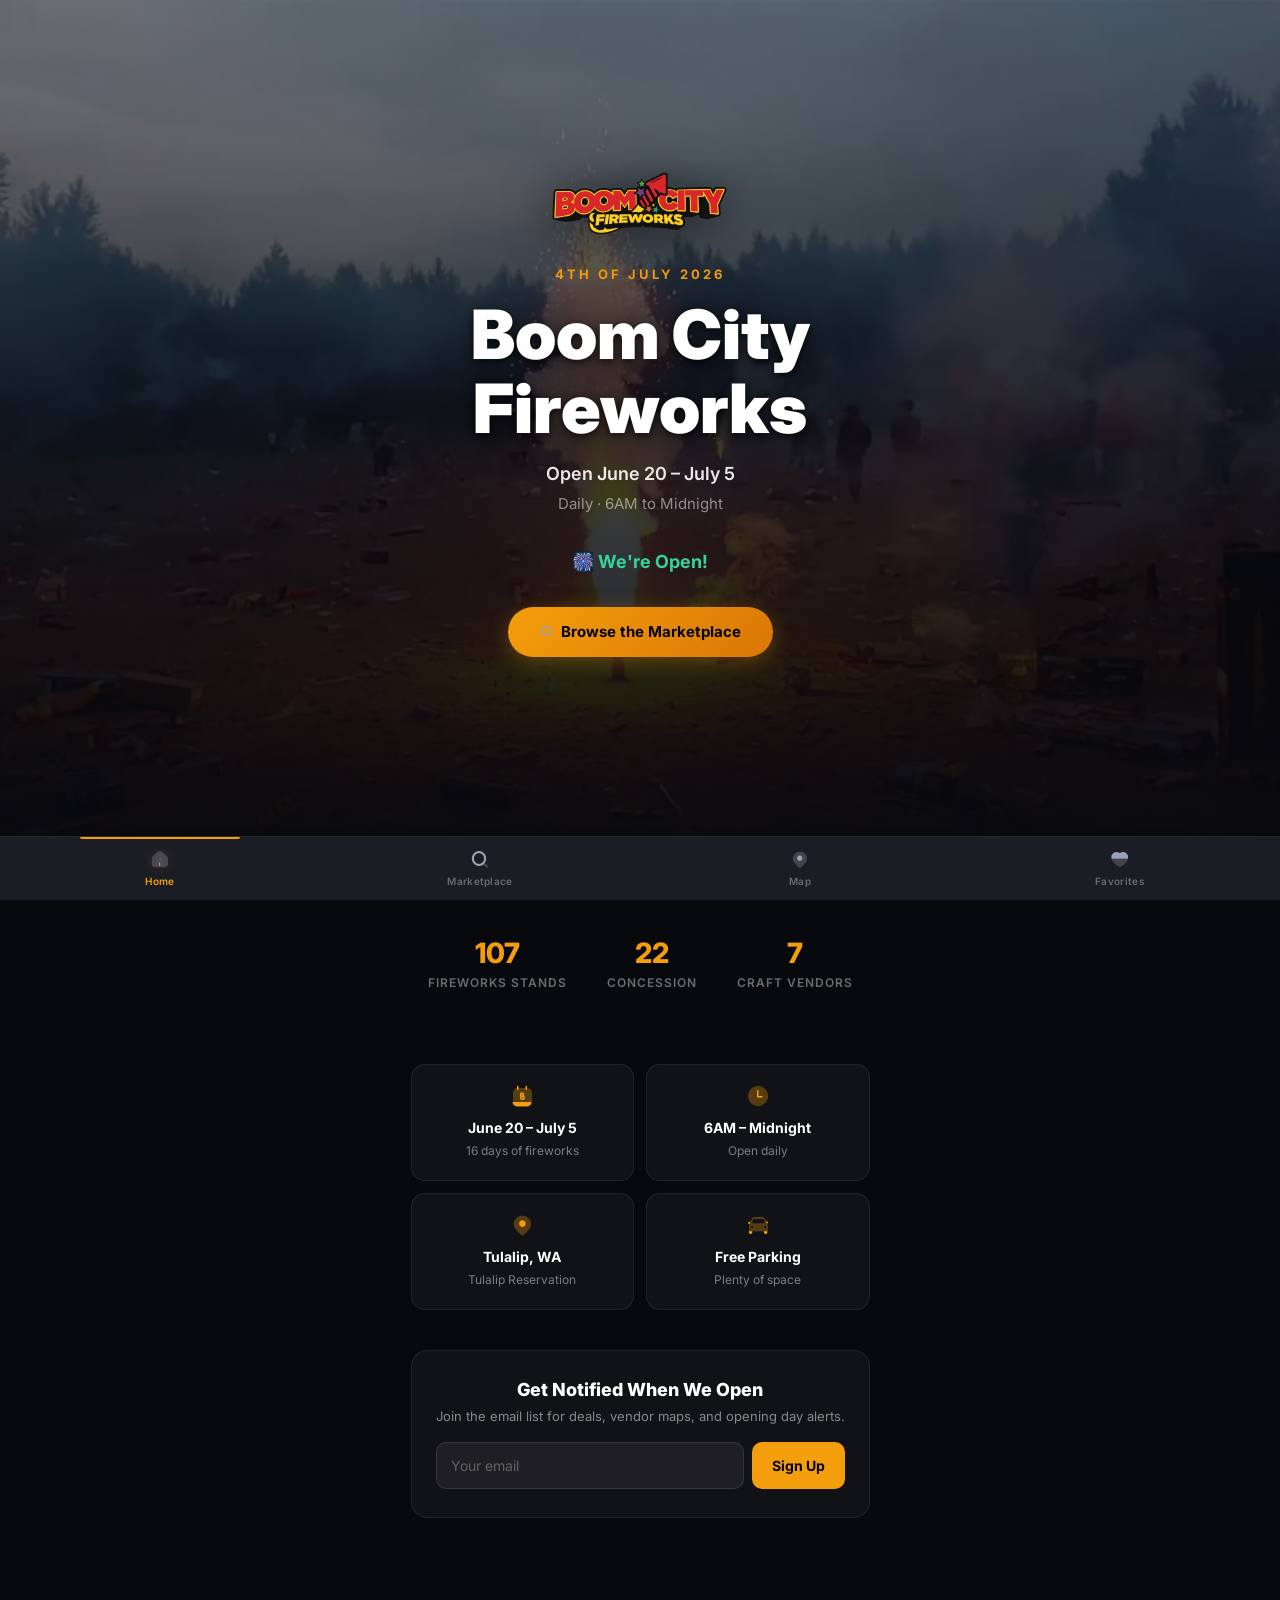
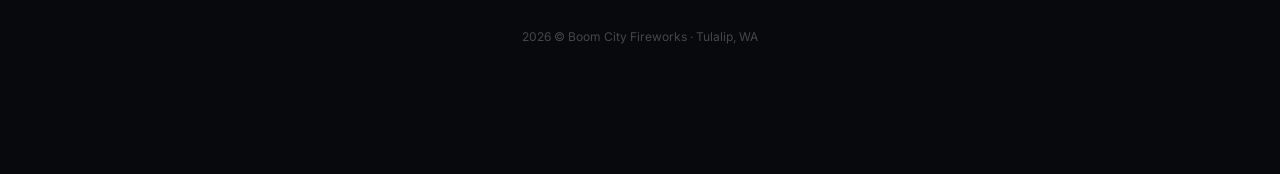
==== commit 5a7fbcc5: "Revert "fix: normalize visitor bottom navigation" This reverts commit 31530c1ee2c7d222bd208b10b40ce5" ====
--- a/index.html
+++ b/index.html
@@ -39,7 +39,6 @@
 			--bc-nav-safe-area: max(env(safe-area-inset-bottom, 0px), 34px);
 		}
 		* { box-sizing: border-box; }
-		html { overflow-x: hidden; }
 		/* Override Metronic dark heading color for dark theme */
 		h1, h2, h3, h4, h5, h6, .h1, .h2, .h3, .h4, .h5, .h6 { color: #fff !important; }
 		body {
@@ -47,7 +46,6 @@
 			padding: 0 0 var(--bc-nav-clearance);
 			font-family: 'Inter', sans-serif;
 			background: #08090D !important; color: #fff;
-			overflow-x: hidden;
 			-webkit-font-smoothing: antialiased;
 		}
 		/* Kill any Metronic backgrounds */
@@ -226,9 +224,7 @@
 		/* Bottom nav — matches stand pages exactly */
 		.stand-nav {
 			position: fixed;
-			bottom: 0; left: 0; right: auto;
-			width: 100vw;
-			max-width: 100vw;
+			bottom: 0; left: 0; right: 0;
 			z-index: 1050;
 			display: flex;
 			align-items: flex-start;
@@ -244,8 +240,7 @@
 			box-shadow: 0 -1px 12px rgba(0, 0, 0, 0.04);
 		}
 		.stand-nav-item {
-			flex: 1 1 0;
-			min-width: 0;
+			flex: 1 0 0;
 			height: var(--bc-nav-row-height);
 			min-height: var(--bc-nav-row-height);
 			display: flex;
@@ -278,21 +273,11 @@
 		.stand-nav-item.active .stand-nav-icon {
 			filter: drop-shadow(0 0 6px rgba(245,158,11,0.4));
 		}
-		.stand-nav-item.active .stand-nav-icon,
-		.stand-nav-item.active .stand-nav-icon i,
-		.stand-nav-item.active .stand-nav-icon [class^="path"],
-		.stand-nav-item.active .stand-nav-icon [class*=" path"] {
-			color: #F59E0B !important;
-		}
 		.stand-nav-icon {
 			font-size: 20px;
 			line-height: 1;
 		}
 		.stand-nav-label {
-			max-width: 100%;
-			overflow: hidden;
-			text-overflow: ellipsis;
-			white-space: nowrap;
 			font-size: 10px;
 			font-weight: 600;
 			letter-spacing: 0.3px;
